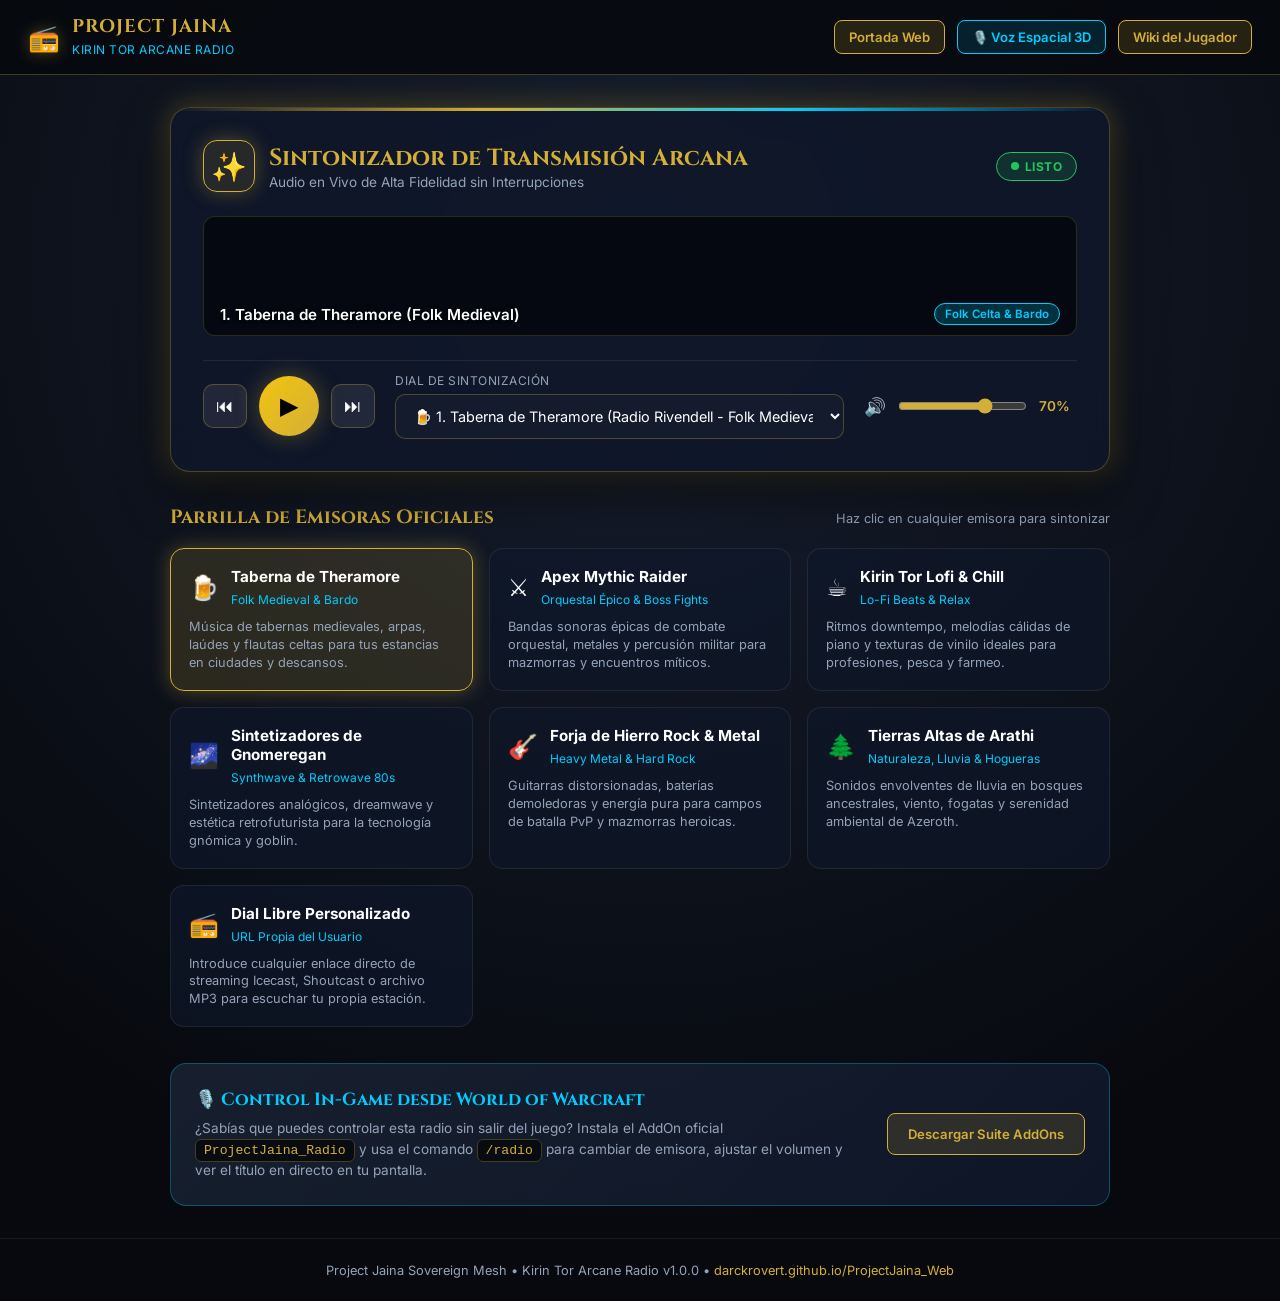
==== radio/index.html @ d4e632cd "feat(web): v5.49.0 - Soberania Voz 3D Zero-VPN, Kirin Tor Radio 24/7 y AddOn Oficial" ====
<!DOCTYPE html>
<html lang="es">
<head>
    <meta charset="UTF-8">
    <meta name="viewport" content="width=device-width, initial-scale=1.0">
    <title>Kirin Tor Arcane Radio • Project Jaina</title>
    <meta name="description" content="Radio Oficial 24/7 de Project Jaina: Folk Medieval de Taberna, Soundtracks Épicos, Lofi Beats, Retrowave y Heavy Metal para acompañar tus aventuras en Azeroth.">
    <link rel="icon" href="../favicon.ico" type="image/x-icon">
    <link rel="preconnect" href="https://fonts.googleapis.com">
    <link rel="preconnect" href="https://fonts.gstatic.com" crossorigin>
    <link href="https://fonts.googleapis.com/css2?family=Cinzel:wght@600;700;900&family=Inter:wght@400;500;600;700&display=swap" rel="stylesheet">
    <style>
        :root {
            --bg-dark: #07090e;
            --card-bg: rgba(15, 23, 42, 0.85);
            --gold-primary: #d4af37;
            --gold-hover: #f1c40f;
            --gold-glow: rgba(212, 175, 55, 0.35);
            --cyan-accent: #00ccff;
            --cyan-glow: rgba(0, 204, 255, 0.25);
            --text-main: #f8fafc;
            --text-muted: #94a3b8;
            --border-color: rgba(212, 175, 55, 0.3);
        }

        * {
            box-sizing: border-box;
            margin: 0;
            padding: 0;
        }

        body {
            background: radial-gradient(circle at 50% 20%, #171f30 0%, var(--bg-dark) 80%);
            color: var(--text-main);
            font-family: 'Inter', system-ui, sans-serif;
            min-height: 100vh;
            display: flex;
            flex-direction: column;
            overflow-x: hidden;
        }

        /* Top Bar */
        .topbar {
            display: flex;
            justify-content: space-between;
            align-items: center;
            padding: 16px 28px;
            background: rgba(7, 9, 14, 0.85);
            backdrop-filter: blur(12px);
            border-bottom: 1px solid var(--border-color);
            position: sticky;
            top: 0;
            z-index: 50;
        }

        .brand {
            display: flex;
            align-items: center;
            gap: 12px;
            text-decoration: none;
            color: inherit;
        }

        .brand-icon {
            font-size: 1.6rem;
            filter: drop-shadow(0 0 8px var(--gold-glow));
        }

        .brand-text h1 {
            font-family: 'Cinzel', serif;
            font-size: 1.15rem;
            color: var(--gold-primary);
            letter-spacing: 1px;
            line-height: 1.2;
        }

        .brand-text span {
            font-size: 0.75rem;
            color: var(--cyan-accent);
            letter-spacing: 0.5px;
        }

        .top-nav {
            display: flex;
            gap: 12px;
            align-items: center;
        }

        .nav-btn {
            padding: 8px 14px;
            border-radius: 8px;
            font-size: 0.82rem;
            font-weight: 600;
            text-decoration: none;
            transition: all 0.2s ease;
            display: inline-flex;
            align-items: center;
            gap: 6px;
        }

        .nav-btn-gold {
            background: rgba(212, 175, 55, 0.15);
            border: 1px solid var(--gold-primary);
            color: var(--gold-primary);
        }
        .nav-btn-gold:hover {
            background: var(--gold-primary);
            color: #000;
            box-shadow: 0 0 16px var(--gold-glow);
        }

        .nav-btn-cyan {
            background: rgba(0, 204, 255, 0.12);
            border: 1px solid var(--cyan-accent);
            color: var(--cyan-accent);
        }
        .nav-btn-cyan:hover {
            background: var(--cyan-accent);
            color: #000;
            box-shadow: 0 0 16px var(--cyan-glow);
        }

        /* Container */
        .container {
            max-width: 980px;
            margin: 32px auto;
            padding: 0 20px;
            flex: 1;
            width: 100%;
        }

        /* Hero Radio Deck */
        .radio-deck {
            background: var(--card-bg);
            border: 1px solid var(--border-color);
            border-radius: 20px;
            padding: 32px;
            box-shadow: 0 20px 50px rgba(0, 0, 0, 0.6), 0 0 30px var(--gold-glow);
            backdrop-filter: blur(16px);
            margin-bottom: 32px;
            position: relative;
            overflow: hidden;
        }

        .radio-deck::before {
            content: "";
            position: absolute;
            top: 0; left: 0; right: 0; height: 3px;
            background: linear-gradient(90deg, transparent, var(--gold-primary), var(--cyan-accent), transparent);
        }

        .deck-header {
            display: flex;
            justify-content: space-between;
            align-items: center;
            margin-bottom: 24px;
        }

        .deck-title {
            display: flex;
            align-items: center;
            gap: 14px;
        }

        .deck-title .icon-circle {
            width: 52px;
            height: 52px;
            border-radius: 14px;
            background: rgba(212, 175, 55, 0.12);
            border: 1px solid var(--gold-primary);
            display: flex;
            align-items: center;
            justify-content: center;
            font-size: 1.8rem;
            box-shadow: 0 0 20px var(--gold-glow);
        }

        .deck-title h2 {
            font-family: 'Cinzel', serif;
            font-size: 1.45rem;
            color: var(--gold-primary);
        }

        .deck-title p {
            color: var(--text-muted);
            font-size: 0.85rem;
        }

        .status-badge {
            display: inline-flex;
            align-items: center;
            gap: 6px;
            padding: 6px 14px;
            border-radius: 20px;
            background: rgba(34, 197, 94, 0.15);
            border: 1px solid #22c55e;
            color: #22c55e;
            font-size: 0.75rem;
            font-weight: 700;
            letter-spacing: 0.5px;
        }

        .pulse-dot {
            width: 8px;
            height: 8px;
            background: #22c55e;
            border-radius: 50%;
            animation: pulse 1.5s infinite;
        }

        @keyframes pulse {
            0% { transform: scale(0.9); opacity: 0.7; }
            50% { transform: scale(1.3); opacity: 1; filter: drop-shadow(0 0 6px #22c55e); }
            100% { transform: scale(0.9); opacity: 0.7; }
        }

        /* Visualizer Canvas */
        .visualizer-container {
            width: 100%;
            height: 120px;
            background: rgba(0, 0, 0, 0.6);
            border: 1px solid rgba(212, 175, 55, 0.2);
            border-radius: 12px;
            margin-bottom: 24px;
            overflow: hidden;
            position: relative;
        }

        canvas#visualizer {
            width: 100%;
            height: 100%;
            display: block;
        }

        .visualizer-overlay {
            position: absolute;
            bottom: 10px;
            left: 16px;
            right: 16px;
            display: flex;
            justify-content: space-between;
            align-items: center;
            pointer-events: none;
        }

        .track-info {
            font-size: 0.95rem;
            font-weight: 600;
            color: #fff;
            text-shadow: 0 2px 4px rgba(0,0,0,0.8);
            white-space: nowrap;
            overflow: hidden;
            text-overflow: ellipsis;
        }

        .genre-badge {
            background: rgba(0, 204, 255, 0.2);
            border: 1px solid var(--cyan-accent);
            color: var(--cyan-accent);
            font-size: 0.72rem;
            padding: 3px 10px;
            border-radius: 12px;
            font-weight: 600;
        }

        /* Controls Deck */
        .deck-controls {
            display: grid;
            grid-template-columns: auto 1fr auto;
            gap: 20px;
            align-items: center;
            padding-top: 12px;
            border-top: 1px solid rgba(255, 255, 255, 0.08);
        }

        .playback-buttons {
            display: flex;
            align-items: center;
            gap: 12px;
        }

        .btn-ctrl {
            background: rgba(255, 255, 255, 0.08);
            border: 1px solid var(--border-color);
            color: #fff;
            width: 44px;
            height: 44px;
            border-radius: 10px;
            display: flex;
            align-items: center;
            justify-content: center;
            cursor: pointer;
            font-size: 1.1rem;
            transition: all 0.2s ease;
        }

        .btn-ctrl:hover {
            background: rgba(212, 175, 55, 0.2);
            border-color: var(--gold-primary);
            color: var(--gold-primary);
            transform: translateY(-2px);
        }

        .btn-play-master {
            width: 60px;
            height: 60px;
            border-radius: 50%;
            background: linear-gradient(135deg, #f1c40f, #d4af37);
            color: #000;
            border: none;
            font-size: 1.5rem;
            cursor: pointer;
            display: flex;
            align-items: center;
            justify-content: center;
            box-shadow: 0 0 24px var(--gold-glow);
            transition: all 0.2s cubic-bezier(0.4, 0, 0.2, 1);
        }

        .btn-play-master:hover {
            transform: scale(1.08);
            box-shadow: 0 0 35px rgba(241, 196, 15, 0.6);
        }

        .station-selector-box {
            display: flex;
            flex-direction: column;
            gap: 6px;
        }

        .station-selector-box label {
            font-size: 0.75rem;
            color: var(--text-muted);
            text-transform: uppercase;
            letter-spacing: 0.5px;
        }

        .station-dropdown {
            width: 100%;
            padding: 12px 14px;
            background: rgba(20, 29, 47, 0.9);
            border: 1px solid var(--border-color);
            border-radius: 10px;
            color: #fff;
            font-family: inherit;
            font-size: 0.9rem;
            cursor: pointer;
            outline: none;
            transition: border-color 0.2s ease;
        }

        .station-dropdown:focus {
            border-color: var(--gold-primary);
            box-shadow: 0 0 12px var(--gold-glow);
        }

        .volume-box {
            display: flex;
            align-items: center;
            gap: 12px;
            min-width: 180px;
        }

        .volume-box span {
            font-size: 1.1rem;
        }

        .vol-slider {
            flex: 1;
            accent-color: var(--gold-primary);
            cursor: pointer;
        }

        /* Stations Grid */
        .stations-section {
            margin-top: 12px;
        }

        .section-header {
            margin-bottom: 18px;
            display: flex;
            justify-content: space-between;
            align-items: baseline;
        }

        .section-header h3 {
            font-family: 'Cinzel', serif;
            font-size: 1.2rem;
            color: var(--gold-primary);
        }

        .stations-grid {
            display: grid;
            grid-template-columns: repeat(auto-fill, minmax(280px, 1fr));
            gap: 16px;
        }

        .station-card {
            background: rgba(15, 23, 42, 0.65);
            border: 1px solid rgba(255, 255, 255, 0.08);
            border-radius: 14px;
            padding: 18px;
            cursor: pointer;
            transition: all 0.2s cubic-bezier(0.4, 0, 0.2, 1);
            position: relative;
        }

        .station-card:hover {
            border-color: var(--gold-primary);
            background: rgba(212, 175, 55, 0.08);
            transform: translateY(-3px);
            box-shadow: 0 8px 24px rgba(0,0,0,0.4);
        }

        .station-card.active {
            border-color: var(--gold-primary);
            background: rgba(212, 175, 55, 0.15);
            box-shadow: 0 0 20px var(--gold-glow);
        }

        .card-top {
            display: flex;
            align-items: center;
            gap: 12px;
            margin-bottom: 10px;
        }

        .card-icon {
            font-size: 1.5rem;
        }

        .card-title h4 {
            font-size: 0.95rem;
            color: #fff;
            margin-bottom: 2px;
        }

        .card-title span {
            font-size: 0.75rem;
            color: var(--cyan-accent);
        }

        .card-desc {
            font-size: 0.8rem;
            color: var(--text-muted);
            line-height: 1.4;
        }

        /* In-Game AddOn Callout */
        .callout-card {
            margin-top: 36px;
            background: linear-gradient(135deg, rgba(30, 41, 59, 0.7), rgba(15, 23, 42, 0.9));
            border: 1px solid rgba(0, 204, 255, 0.3);
            border-radius: 16px;
            padding: 24px;
            display: flex;
            justify-content: space-between;
            align-items: center;
            gap: 20px;
        }

        .callout-text h4 {
            font-family: 'Cinzel', serif;
            color: var(--cyan-accent);
            font-size: 1.1rem;
            margin-bottom: 6px;
        }

        .callout-text p {
            color: var(--text-muted);
            font-size: 0.85rem;
            line-height: 1.5;
        }

        .code-badge {
            background: rgba(0, 0, 0, 0.6);
            border: 1px solid var(--border-color);
            color: var(--gold-primary);
            padding: 3px 8px;
            border-radius: 6px;
            font-family: monospace;
            font-size: 0.82rem;
        }

        /* Footer */
        footer {
            margin-top: auto;
            border-top: 1px solid rgba(255, 255, 255, 0.08);
            padding: 24px 20px;
            text-align: center;
            color: var(--text-muted);
            font-size: 0.8rem;
        }

        footer a {
            color: var(--gold-primary);
            text-decoration: none;
        }

        @media (max-width: 768px) {
            .deck-controls {
                grid-template-columns: 1fr;
                gap: 16px;
            }
            .volume-box {
                width: 100%;
            }
            .top-nav {
                display: none;
            }
        }
    </style>
</head>
<body>

    <!-- Top Bar -->
    <header class="topbar">
        <a href="../" class="brand">
            <span class="brand-icon">📻</span>
            <div class="brand-text">
                <h1>PROJECT JAINA</h1>
                <span>KIRIN TOR ARCANE RADIO</span>
            </div>
        </a>
        <nav class="top-nav">
            <a href="../" class="nav-btn nav-btn-gold">Portada Web</a>
            <a href="../voz/" class="nav-btn nav-btn-cyan">🎙️ Voz Espacial 3D</a>
            <a href="../wiki/" class="nav-btn nav-btn-gold">Wiki del Jugador</a>
        </nav>
    </header>

    <!-- Main Container -->
    <main class="container">

        <!-- Radio Deck -->
        <section class="radio-deck">
            <div class="deck-header">
                <div class="deck-title">
                    <div class="icon-circle">✨</div>
                    <div>
                        <h2>Sintonizador de Transmisión Arcana</h2>
                        <p>Audio en Vivo de Alta Fidelidad sin Interrupciones</p>
                    </div>
                </div>
                <div class="status-badge" id="live-badge">
                    <span class="pulse-dot"></span>
                    <span id="deck-status-text">LISTO</span>
                </div>
            </div>

            <!-- Canvas Visualizer -->
            <div class="visualizer-container">
                <canvas id="visualizer"></canvas>
                <div class="visualizer-overlay">
                    <div class="track-info" id="deck-track-title">1. Taberna de Theramore (Folk Medieval)</div>
                    <span class="genre-badge" id="deck-genre-badge">Folk Celta & Bardo</span>
                </div>
            </div>

            <!-- Deck Controls -->
            <div class="deck-controls">
                <div class="playback-buttons">
                    <button id="btn-prev" class="btn-ctrl" title="Emisora Anterior">⏮</button>
                    <button id="btn-play-master" class="btn-play-master" title="Reproducir / Pausa">▶</button>
                    <button id="btn-next" class="btn-ctrl" title="Emisora Siguiente">⏭</button>
                </div>

                <div class="station-selector-box">
                    <label for="station-select">DIAL DE SINTONIZACIÓN</label>
                    <select id="station-select" class="station-dropdown">
                        <option value="0">🍺 1. Taberna de Theramore (Radio Rivendell - Folk Medieval)</option>
                        <option value="1">⚔️ 2. Apex Mythic Raider (RPG Gamers - Epic Orchestral)</option>
                        <option value="2">☕ 3. Kirin Tor Lofi & Chill (Lofi Focus - Study Beats)</option>
                        <option value="3">🌌 4. Sintetizadores de Gnomeregan (Nightwave Plaza - Synthwave)</option>
                        <option value="4">🎸 5. Forja de Hierro Rock & Metal (Rock Antenne - Heavy Metal)</option>
                        <option value="5">🌲 6. Tierras Altas de Arathi (Ambient Nature & Rain)</option>
                        <option value="6">📻 7. Dial Libre Personalizado (URL Directa Icecast/MP3)</option>
                    </select>
                </div>

                <div class="volume-box">
                    <span id="vol-icon">🔊</span>
                    <input type="range" id="volume-slider" class="vol-slider" min="0" max="100" value="70">
                    <span id="volume-val" style="min-width: 38px; color: var(--gold-primary); font-weight: 600; font-size: 0.85rem;">70%</span>
                </div>
            </div>

            <!-- Input personalizado para Dial 7 -->
            <div id="custom-url-container" style="display: none; margin-top: 18px;">
                <input type="text" id="custom-url-input" placeholder="Introduce la URL del stream directo (Ej: https://mi-radio.com/stream.mp3)" style="width: 100%; padding: 10px 14px; background: rgba(0,0,0,0.6); border: 1px solid var(--cyan-accent); border-radius: 8px; color: #fff; font-size: 0.85rem;">
            </div>
        </section>

        <!-- Grilla de Emisoras -->
        <section class="stations-section">
            <div class="section-header">
                <h3>Parrilla de Emisoras Oficiales</h3>
                <span style="font-size: 0.8rem; color: var(--text-muted);">Haz clic en cualquier emisora para sintonizar</span>
            </div>

            <div class="stations-grid" id="stations-grid">
                <!-- Se inyecta dinámicamente desde app.js -->
            </div>
        </section>

        <!-- Callout del AddOn In-Game -->
        <section class="callout-card">
            <div class="callout-text">
                <h4>🎙️ Control In-Game desde World of Warcraft</h4>
                <p>¿Sabías que puedes controlar esta radio sin salir del juego? Instala el AddOn oficial <code class="code-badge">ProjectJaina_Radio</code> y usa el comando <code class="code-badge">/radio</code> para cambiar de emisora, ajustar el volumen y ver el título en directo en tu pantalla.</p>
            </div>
            <a href="../downloads/ProjectJaina_AddOns_Pack.zip" class="nav-btn nav-btn-gold" style="white-space: nowrap; padding: 12px 20px;">Descargar Suite AddOns</a>
        </section>

    </main>

    <!-- Footer -->
    <footer>
        <p>Project Jaina Sovereign Mesh • Kirin Tor Arcane Radio v1.0.0 • <a href="https://darckrovert.github.io/ProjectJaina_Web/">darckrovert.github.io/ProjectJaina_Web</a></p>
    </footer>

    <script src="app.js"></script>
</body>
</html>
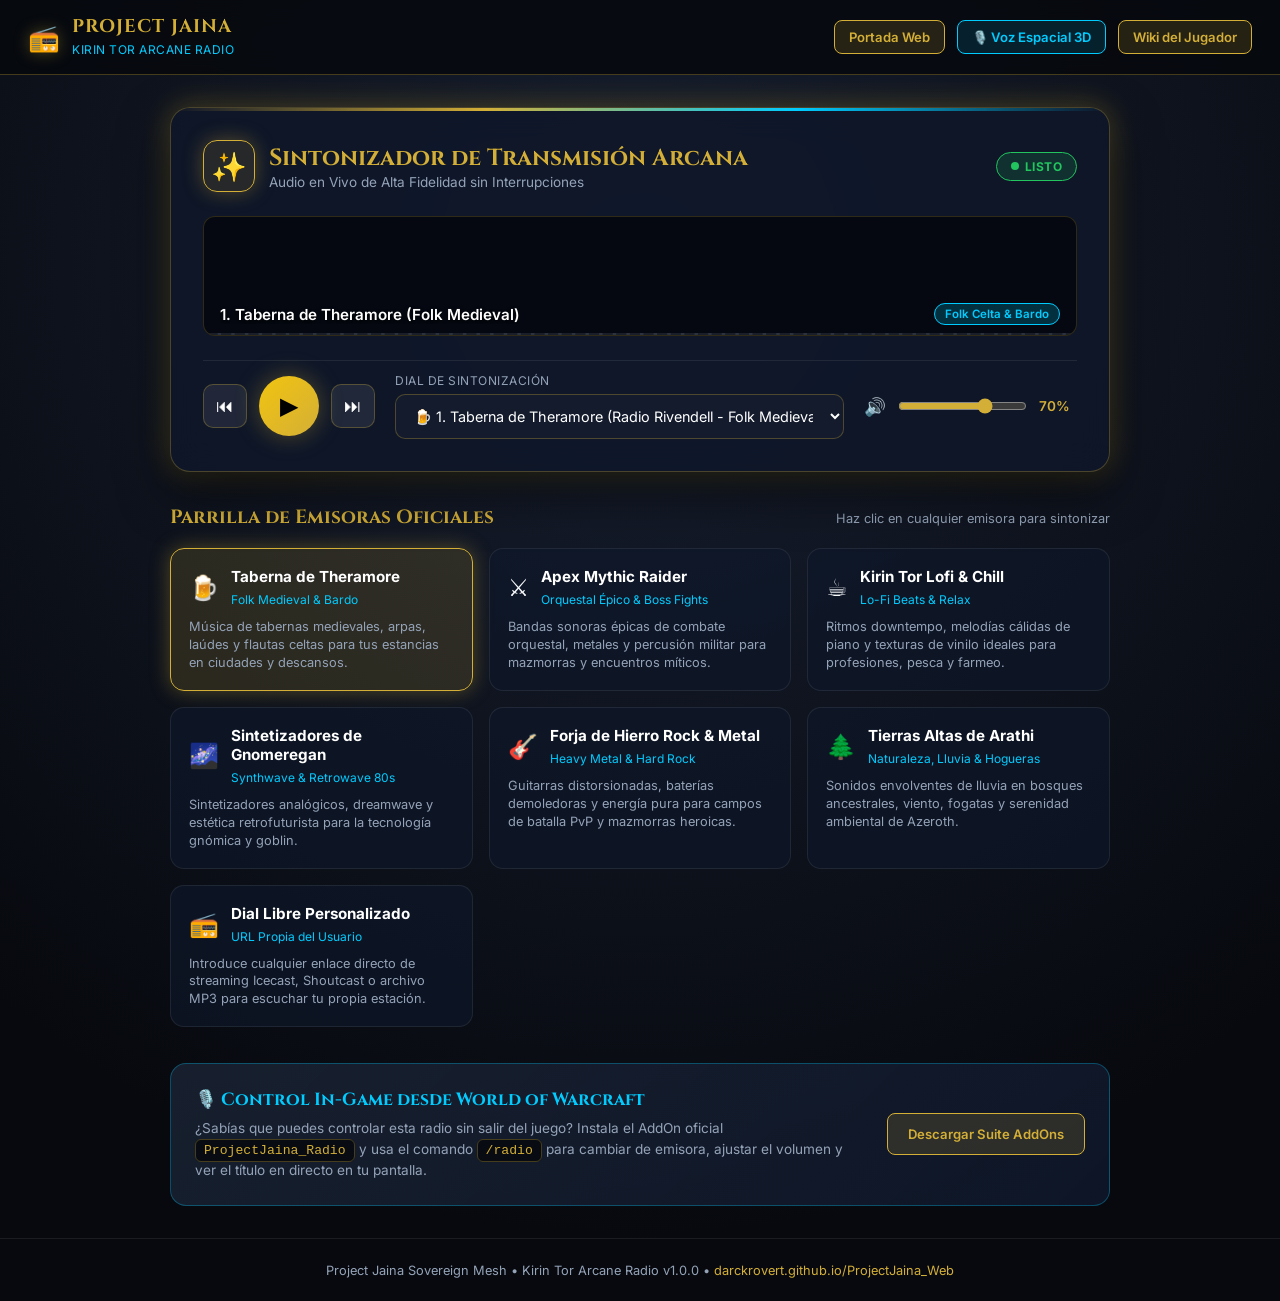
==== commit 94dd25e2: "feat(web): sincronizacion portal Project Jaina 2026-10-30_15:58" ====
--- a/radio/index.html
+++ b/radio/index.html
@@ -5,7 +5,7 @@
     <meta name="viewport" content="width=device-width, initial-scale=1.0">
     <title>Kirin Tor Arcane Radio • Project Jaina</title>
     <meta name="description" content="Radio Oficial 24/7 de Project Jaina: Folk Medieval de Taberna, Soundtracks Épicos, Lofi Beats, Retrowave y Heavy Metal para acompañar tus aventuras en Azeroth.">
-    <link rel="icon" href="../favicon.ico" type="image/x-icon">
+    <link rel="icon" href="../images/jaina_crest_logo.jpg">
     <link rel="preconnect" href="https://fonts.googleapis.com">
     <link rel="preconnect" href="https://fonts.gstatic.com" crossorigin>
     <link href="https://fonts.googleapis.com/css2?family=Cinzel:wght@600;700;900&family=Inter:wght@400;500;600;700&display=swap" rel="stylesheet">
@@ -619,6 +619,7 @@
         <p>Project Jaina Sovereign Mesh • Kirin Tor Arcane Radio v1.0.0 • <a href="https://darckrovert.github.io/ProjectJaina_Web/">darckrovert.github.io/ProjectJaina_Web</a></p>
     </footer>
 
-    <script src="app.js"></script>
+    <script src="app.js?v=20261030_v610"></script>
 </body>
 </html>
+
